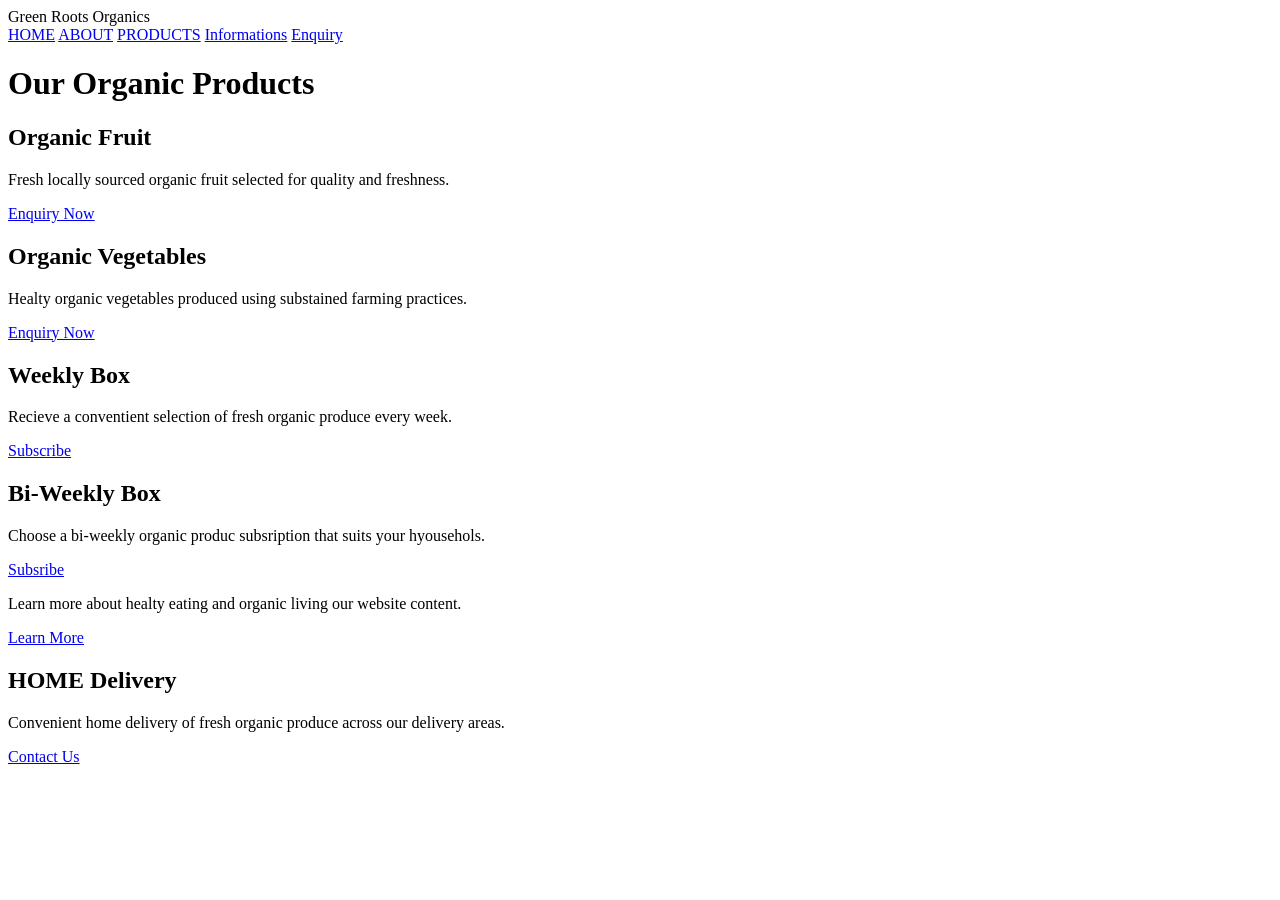
==== descriptive.html @ ca72ec3f "commit" ====
<!DOCTYPE html>
<html lang="en">
<head>
    <meta charset="UTF-8">
    <meta name="viewport" content="width=device-width, initial-scale=1.0">

    <title>Green Roots Organics |Products</title>

</style>
</head>

<body>
    <header>
        <div class="logo"> Green Roots Organics</div>

        <nav>
            <a href="index.html">HOME</a>
            <a href="about.html">ABOUT</a>  
            <a href="descriptive.html">PRODUCTS</a>
            <a href="context.html">Informations</a>
            <a href="enquiry.html">Enquiry</a>
            </nav>
            </header>
            
         <main class="container">
            <h1>Our Organic Products</h1>

            <div class="products">
                 
                <div class="products">
                   <div class="icon"></div>
                   <h2>Organic Fruit</h2>
                   <p>
                     Fresh locally sourced organic fruit selected 
                     for quality and freshness.
                     </p>
                     <a href="enquiry.html"class="button">Enquiry Now</a>
                     </div>
                     <div class="product">
                        <div class="icon"></div>
                        <h2>Organic Vegetables</h2>
                        <p>
                            Healty organic vegetables produced using 
                            substained farming practices.
                            </p>
                            <a href="enquiry.html"class="button">Enquiry Now</a>
                     </div>

                     <div class="product">
                        <div class="icon"></div>
                        <h2>Weekly Box</h2>
                        <p>
                            Recieve a conventient selection of fresh organic 
                            produce every week.
                            </p>
                            <a href="enquiry.html"class="button">Subscribe</a>
                            </div>
                            
                            <div class="product">
                                <div class="icon"></div>
                                <h2>Bi-Weekly Box</h2>
                                <p>
                                    Choose a bi-weekly organic produc subsription
                                    that suits your hyousehols.
                                    </p>
                                    <a href="enquiry.html"class="button">Subsribe</a>
                                     
                     <div class="product">
                        <div class="icon"></div>
                        <p>
                            Learn more about healty eating and organic living
                            our website content.
                        </p>
                        <a href="content.html"class="button">Learn More</a>
                        <div>
                            <div class="products">
                                <div class="icon"></div>
                                <h2>HOME Delivery</h2>
                                <p>
                                    Convenient home delivery of fresh organic produce 
                                    across our delivery areas.
                                </p>
                                <a href="enquiry.html"class="button">Contact Us</a>
                            </div>
                        </div>

                     </div>
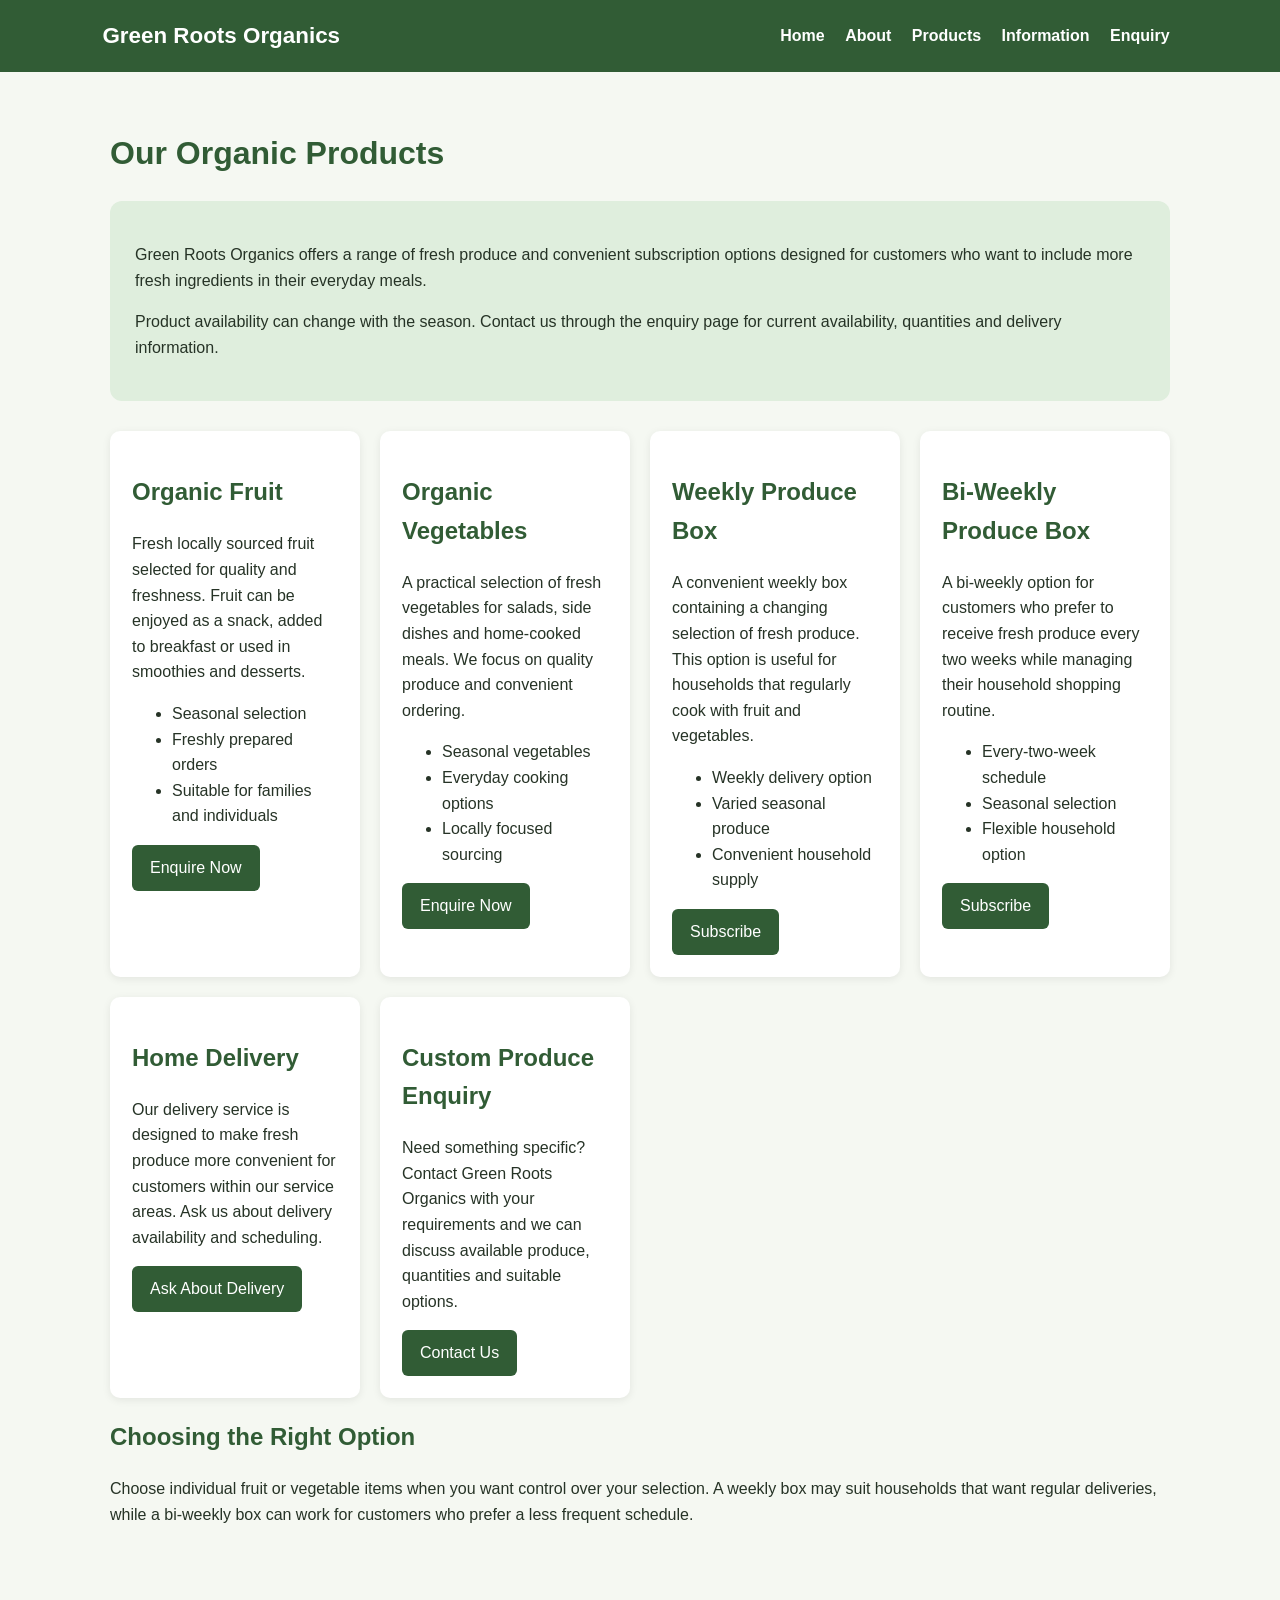
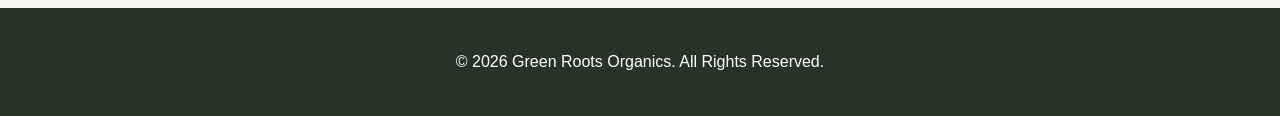
==== commit ec696544: "Expand products page with detailed produce categories and subscription information" ====
--- a/descriptive.html
+++ b/descriptive.html
@@ -3,96 +3,93 @@
 <head>
     <meta charset="UTF-8">
     <meta name="viewport" content="width=device-width, initial-scale=1.0">
+    <meta name="description" content="Explore Green Roots Organics fresh organic fruit, vegetables and produce subscription options.">
+    <title>Green Roots Organics | Products</title>
+    <style>
+        * { box-sizing: border-box; }
+        body { margin: 0; font-family: Arial, sans-serif; line-height: 1.6; background: #f5f8f2; color: #263326; }
+        header { background: #315c35; color: white; padding: 18px 8%; display: flex; justify-content: space-between; align-items: center; flex-wrap: wrap; }
+        .logo { font-size: 1.4rem; font-weight: bold; }
+        nav a { color: white; text-decoration: none; margin: 0 8px; font-weight: bold; }
+        main { max-width: 1100px; margin: auto; padding: 35px 20px; }
+        .intro { background: #dfeedd; padding: 25px; border-radius: 12px; margin-bottom: 30px; }
+        .products { display: grid; grid-template-columns: repeat(auto-fit, minmax(240px, 1fr)); gap: 20px; }
+        .product { background: white; padding: 22px; border-radius: 10px; box-shadow: 0 2px 8px rgba(0,0,0,.08); }
+        h1, h2 { color: #315c35; }
+        .button { display: inline-block; background: #315c35; color: white; padding: 10px 18px; border-radius: 6px; text-decoration: none; }
+        .button:hover { background: #244629; }
+        footer { text-align: center; padding: 25px; background: #263326; color: white; margin-top: 30px; }
+    </style>
+</head>
+<body>
+<header>
+    <div class="logo">Green Roots Organics</div>
+    <nav aria-label="Main navigation">
+        <a href="index.html">Home</a>
+        <a href="Pages/about.html">About</a>
+        <a href="descriptive.html">Products</a>
+        <a href="Pages/context.html">Information</a>
+        <a href="Pages/enquiry.html">Enquiry</a>
+    </nav>
+</header>
 
-    <title>Green Roots Organics |Products</title>
+<main>
+    <h1>Our Organic Products</h1>
+    <div class="intro">
+        <p>Green Roots Organics offers a range of fresh produce and convenient subscription options designed for customers who want to include more fresh ingredients in their everyday meals.</p>
+        <p>Product availability can change with the season. Contact us through the enquiry page for current availability, quantities and delivery information.</p>
+    </div>
 
-</style>
-</head>
+    <div class="products">
+        <div class="product">
+            <h2>Organic Fruit</h2>
+            <p>Fresh locally sourced fruit selected for quality and freshness. Fruit can be enjoyed as a snack, added to breakfast or used in smoothies and desserts.</p>
+            <ul><li>Seasonal selection</li><li>Freshly prepared orders</li><li>Suitable for families and individuals</li></ul>
+            <a href="Pages/enquiry.html" class="button">Enquire Now</a>
+        </div>
 
-<body>
-    <header>
-        <div class="logo"> Green Roots Organics</div>
+        <div class="product">
+            <h2>Organic Vegetables</h2>
+            <p>A practical selection of fresh vegetables for salads, side dishes and home-cooked meals. We focus on quality produce and convenient ordering.</p>
+            <ul><li>Seasonal vegetables</li><li>Everyday cooking options</li><li>Locally focused sourcing</li></ul>
+            <a href="Pages/enquiry.html" class="button">Enquire Now</a>
+        </div>
 
-        <nav>
-            <a href="index.html">HOME</a>
-            <a href="about.html">ABOUT</a>  
-            <a href="descriptive.html">PRODUCTS</a>
-            <a href="context.html">Informations</a>
-            <a href="enquiry.html">Enquiry</a>
-            </nav>
-            </header>
-            
-         <main class="container">
-            <h1>Our Organic Products</h1>
+        <div class="product">
+            <h2>Weekly Produce Box</h2>
+            <p>A convenient weekly box containing a changing selection of fresh produce. This option is useful for households that regularly cook with fruit and vegetables.</p>
+            <ul><li>Weekly delivery option</li><li>Varied seasonal produce</li><li>Convenient household supply</li></ul>
+            <a href="Pages/enquiry.html" class="button">Subscribe</a>
+        </div>
 
-            <div class="products">
-                 
-                <div class="products">
-                   <div class="icon"></div>
-                   <h2>Organic Fruit</h2>
-                   <p>
-                     Fresh locally sourced organic fruit selected 
-                     for quality and freshness.
-                     </p>
-                     <a href="enquiry.html"class="button">Enquiry Now</a>
-                     </div>
-                     <div class="product">
-                        <div class="icon"></div>
-                        <h2>Organic Vegetables</h2>
-                        <p>
-                            Healty organic vegetables produced using 
-                            substained farming practices.
-                            </p>
-                            <a href="enquiry.html"class="button">Enquiry Now</a>
-                     </div>
+        <div class="product">
+            <h2>Bi-Weekly Produce Box</h2>
+            <p>A bi-weekly option for customers who prefer to receive fresh produce every two weeks while managing their household shopping routine.</p>
+            <ul><li>Every-two-week schedule</li><li>Seasonal selection</li><li>Flexible household option</li></ul>
+            <a href="Pages/enquiry.html" class="button">Subscribe</a>
+        </div>
 
-                     <div class="product">
-                        <div class="icon"></div>
-                        <h2>Weekly Box</h2>
-                        <p>
-                            Recieve a conventient selection of fresh organic 
-                            produce every week.
-                            </p>
-                            <a href="enquiry.html"class="button">Subscribe</a>
-                            </div>
-                            
-                            <div class="product">
-                                <div class="icon"></div>
-                                <h2>Bi-Weekly Box</h2>
-                                <p>
-                                    Choose a bi-weekly organic produc subsription
-                                    that suits your hyousehols.
-                                    </p>
-                                    <a href="enquiry.html"class="button">Subsribe</a>
-                                     
-                     <div class="product">
-                        <div class="icon"></div>
-                        <p>
-                            Learn more about healty eating and organic living
-                            our website content.
-                        </p>
-                        <a href="content.html"class="button">Learn More</a>
-                        <div>
-                            <div class="products">
-                                <div class="icon"></div>
-                                <h2>HOME Delivery</h2>
-                                <p>
-                                    Convenient home delivery of fresh organic produce 
-                                    across our delivery areas.
-                                </p>
-                                <a href="enquiry.html"class="button">Contact Us</a>
-                            </div>
-                        </div>
+        <div class="product">
+            <h2>Home Delivery</h2>
+            <p>Our delivery service is designed to make fresh produce more convenient for customers within our service areas. Ask us about delivery availability and scheduling.</p>
+            <a href="Pages/enquiry.html" class="button">Ask About Delivery</a>
+        </div>
 
-                     </div>
-                     
-         
-    
+        <div class="product">
+            <h2>Custom Produce Enquiry</h2>
+            <p>Need something specific? Contact Green Roots Organics with your requirements and we can discuss available produce, quantities and suitable options.</p>
+            <a href="Pages/enquiry.html" class="button">Contact Us</a>
+        </div>
+    </div>
 
-        
-    
-    
+    <section>
+        <h2>Choosing the Right Option</h2>
+        <p>Choose individual fruit or vegetable items when you want control over your selection. A weekly box may suit households that want regular deliveries, while a bi-weekly box can work for customers who prefer a less frequent schedule.</p>
+    </section>
+</main>
 
-
-
-    
+<footer>
+    <p>&copy; 2026 Green Roots Organics. All Rights Reserved.</p>
+</footer>
+</body>
+</html>
